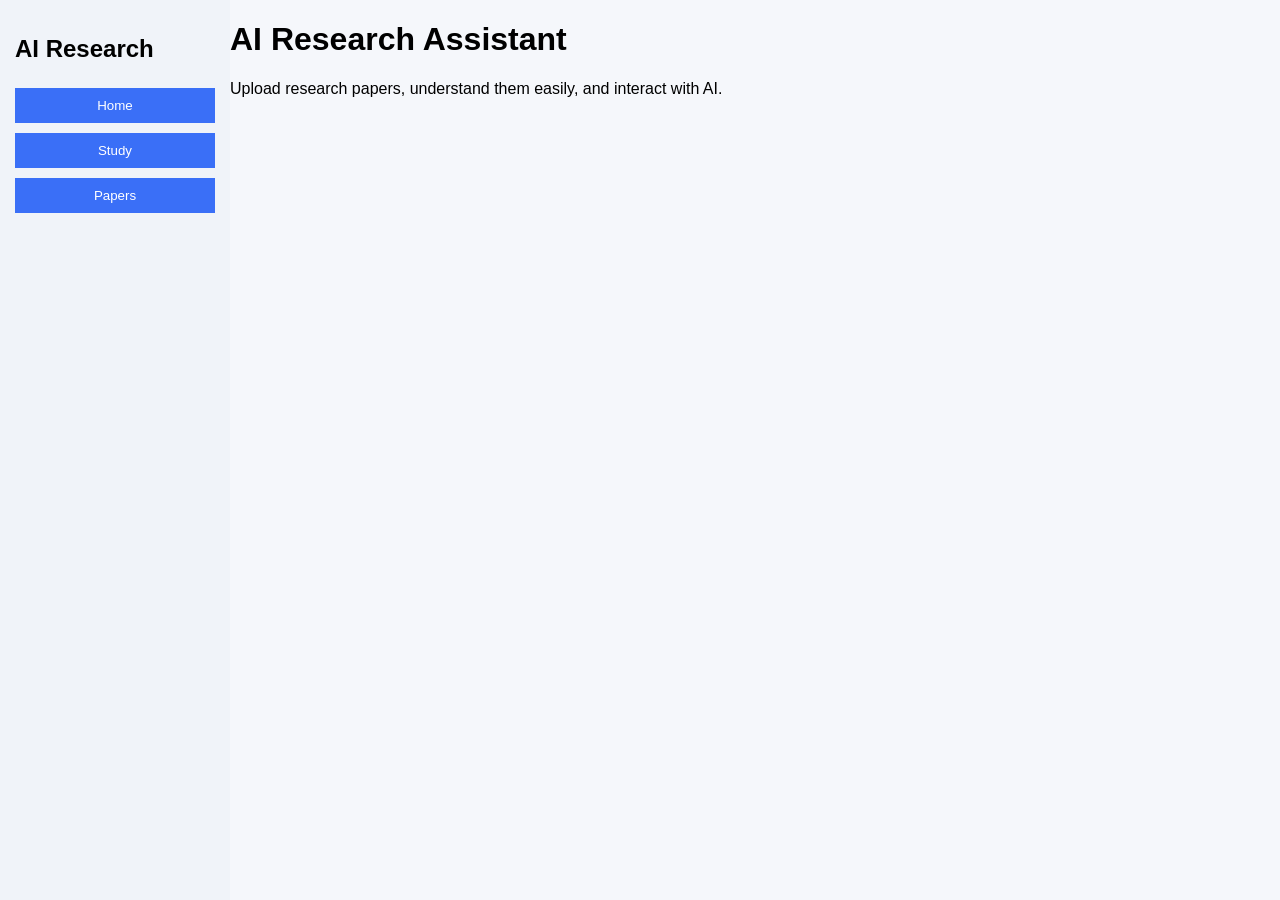
==== templates/index.html @ 6e095896 "Initial commit" ====
<!DOCTYPE html>
<html>
<head>
    <title>AI Research Assistant</title>
    <link rel="stylesheet" href="/static/style.css">
</head>
<body>

<div class="app">

    <div class="sidebar">
        <h2 class="logo">AI Research</h2>
        <a href="/"><button>Home</button></a>
        <a href="/study"><button>Study</button></a>
        <a href="/papers"><button>Papers</button></a>
    </div>

    <div class="main">
        <h1>AI Research Assistant</h1>

        <p class="desc">
            Upload research papers, understand them easily, and interact with AI.
        </p>
    </div>

</div>

</body>
</html>
---- static/style.css ----
body {
    margin: 0;
    font-family: Arial;
    background: #f5f7fb;
}

.app {
    display: flex;
    height: 100vh;
}

.sidebar {
    width: 200px;
    background: #f0f3f9;
    padding: 15px;
}

.sidebar button {
    width: 100%;
    margin: 5px 0;
    padding: 10px;
    border: none;
    background: #3a6ff7;
    color: white;
    cursor: pointer;
}

.split {
    display: flex;
    flex: 1;
}

.pdf-section {
    width: 50%;
    overflow-y: scroll;
    padding: 10px;
    border-right: 1px solid #ddd;
}

.chat-section {
    width: 50%;
    display: flex;
    flex-direction: column;
}

#chat-box {
    flex: 1;
    overflow-y: auto;
}

.user {
    text-align: right;
    background: #d1e7ff;
    padding: 8px;
    margin: 5px;
    border-radius: 10px;
}

.ai {
    text-align: left;
    background: #eee;
    padding: 8px;
    margin: 5px;
    border-radius: 10px;
}

.input-area {
    display: flex;
}

input {
    flex: 1;
    padding: 10px;
}

button {
    padding: 10px;
}
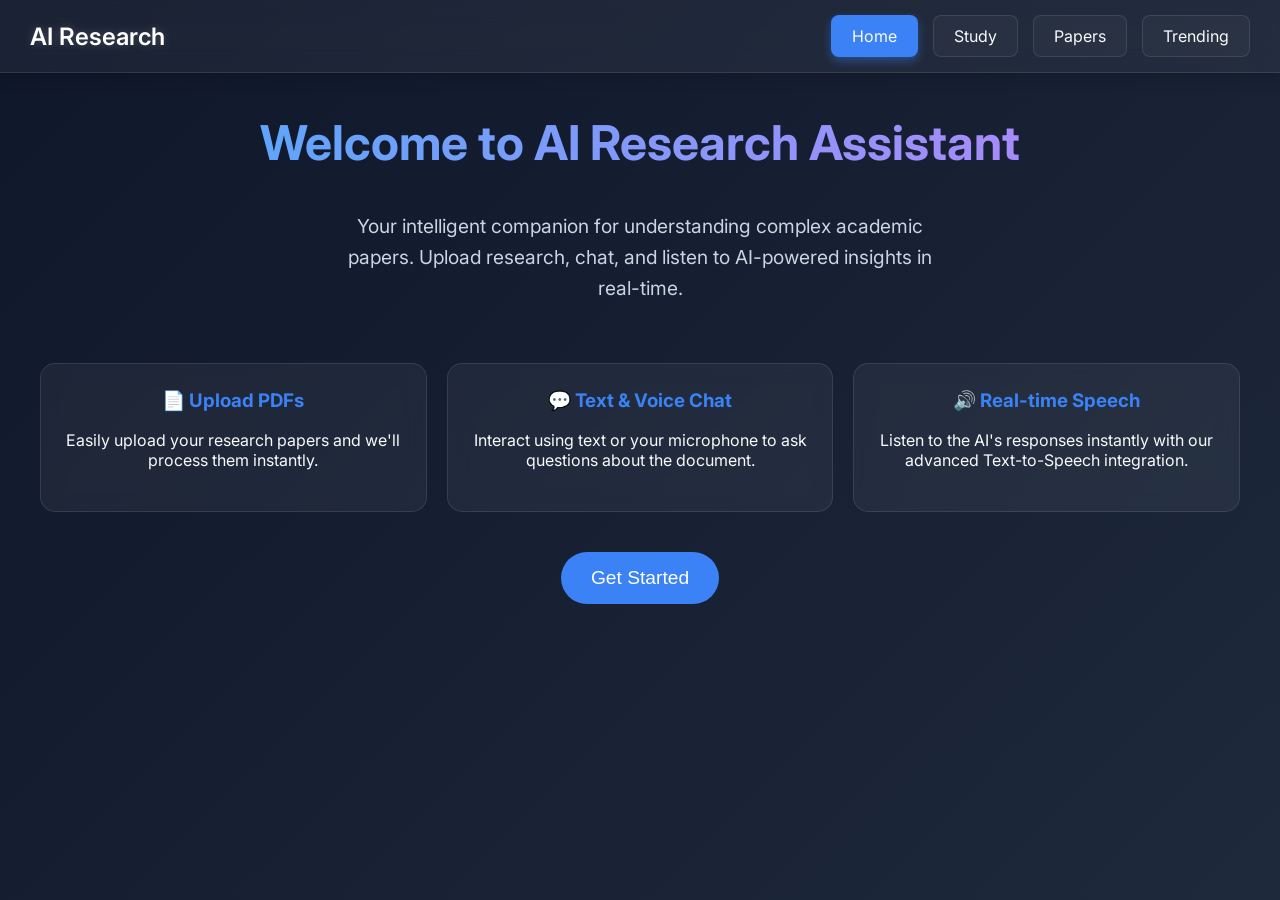
==== commit c9f3bfd1: "kmkfm" ====
--- a/templates/index.html
+++ b/templates/index.html
@@ -8,19 +8,39 @@
 
 <div class="app">
 
-    <div class="sidebar">
+    <div class="navbar">
         <h2 class="logo">AI Research</h2>
-        <a href="/"><button>Home</button></a>
-        <a href="/study"><button>Study</button></a>
-        <a href="/papers"><button>Papers</button></a>
+        <div class="nav-links">
+            <a href="/"><button class="active">Home</button></a>
+            <a href="/study"><button>Study</button></a>
+            <a href="/papers"><button>Papers</button></a>
+            <a href="/trending"><button>Trending</button></a>
+        </div>
     </div>
 
     <div class="main">
-        <h1>AI Research Assistant</h1>
+        <h1>Welcome to AI Research Assistant</h1>
+        
+        <p class="desc">
+            Your intelligent companion for understanding complex academic papers. Upload research, chat, and listen to AI-powered insights in real-time.
+        </p>
 
-        <p class="desc">
-            Upload research papers, understand them easily, and interact with AI.
-        </p>
+        <div class="features-grid">
+            <div class="feature-card">
+                <h3>📄 Upload PDFs</h3>
+                <p>Easily upload your research papers and we'll process them instantly.</p>
+            </div>
+            <div class="feature-card">
+                <h3>💬 Text & Voice Chat</h3>
+                <p>Interact using text or your microphone to ask questions about the document.</p>
+            </div>
+            <div class="feature-card">
+                <h3>🔊 Real-time Speech</h3>
+                <p>Listen to the AI's responses instantly with our advanced Text-to-Speech integration.</p>
+            </div>
+        </div>
+
+        <a href="/study" style="text-decoration:none;"><button class="primary-btn-large" style="margin-top:40px;">Get Started</button></a>
     </div>
 
 </div>
--- a/static/style.css
+++ b/static/style.css
@@ -1,78 +1,525 @@
+@import url('https://fonts.googleapis.com/css2?family=Inter:wght@300;400;600&display=swap');
+
+:root {
+    --bg-gradient: linear-gradient(135deg, #0f172a, #1e293b);
+    --glass-bg: rgba(255, 255, 255, 0.05);
+    --glass-border: rgba(255, 255, 255, 0.1);
+    --primary: #3b82f6;
+    --primary-hover: #2563eb;
+    --text-primary: #f8fafc;
+    --text-secondary: #cbd5e1;
+    --user-msg: linear-gradient(135deg, #3b82f6, #60a5fa);
+    --ai-msg: rgba(255, 255, 255, 0.1);
+}
+
+* {
+    box-sizing: border-box;
+}
+
 body {
     margin: 0;
-    font-family: Arial;
-    background: #f5f7fb;
+    font-family: 'Inter', sans-serif;
+    background: var(--bg-gradient);
+    color: var(--text-primary);
+    min-height: 100vh;
 }
 
 .app {
     display: flex;
+    flex-direction: column;
     height: 100vh;
-}
-
-.sidebar {
-    width: 200px;
-    background: #f0f3f9;
-    padding: 15px;
-}
-
-.sidebar button {
+    overflow: hidden;
+}
+
+/* Navbar Styling - Horizontal */
+.navbar {
     width: 100%;
-    margin: 5px 0;
-    padding: 10px;
-    border: none;
-    background: #3a6ff7;
-    color: white;
-    cursor: pointer;
-}
-
+    background: var(--glass-bg);
+    backdrop-filter: blur(12px);
+    -webkit-backdrop-filter: blur(12px);
+    padding: 15px 30px;
+    border-bottom: 1px solid var(--glass-border);
+    display: flex;
+    align-items: center;
+    justify-content: space-between;
+    box-shadow: 0 4px 15px rgba(0, 0, 0, 0.2);
+    z-index: 10;
+}
+
+.logo {
+    font-size: 1.5rem;
+    font-weight: 600;
+    color: #fff;
+    margin: 0;
+    text-shadow: 0 0 10px rgba(255, 255, 255, 0.2);
+}
+
+.nav-links {
+    display: flex;
+    gap: 15px;
+}
+
+.nav-links a {
+    text-decoration: none;
+}
+
+.nav-links button {
+    padding: 10px 20px;
+    border: 1px solid var(--glass-border);
+    background: rgba(255, 255, 255, 0.03);
+    color: var(--text-primary);
+    border-radius: 8px;
+    cursor: pointer;
+    font-family: 'Inter', sans-serif;
+    font-size: 1rem;
+    transition: all 0.3s ease;
+}
+
+.nav-links button:hover {
+    background: var(--primary);
+    transform: translateY(-2px);
+    box-shadow: 0 4px 10px rgba(59, 130, 246, 0.4);
+    border-color: transparent;
+}
+
+.nav-links button.active {
+    background: var(--primary);
+    box-shadow: 0 4px 10px rgba(59, 130, 246, 0.4);
+    border-color: transparent;
+}
+
+
+/* Main Context */
+.main {
+    flex: 1;
+    overflow-y: auto;
+    padding: 40px;
+    display: flex;
+    flex-direction: column;
+    align-items: center;
+    text-align: center;
+    animation: fadeIn 1s ease-out;
+}
+
+.main h1 {
+    font-size: 3rem;
+    margin: 0;
+    margin-bottom: 20px;
+    background: linear-gradient(to right, #60a5fa, #a78bfa);
+    -webkit-background-clip: text;
+    -webkit-text-fill-color: transparent;
+}
+
+.main .desc {
+    font-size: 1.2rem;
+    color: var(--text-secondary);
+    max-width: 600px;
+    line-height: 1.6;
+}
+
+/* Split Section (Study View) */
 .split {
     display: flex;
     flex: 1;
+    width: 100%;
 }
 
 .pdf-section {
     width: 50%;
-    overflow-y: scroll;
+    padding: 20px;
+    border-right: 1px solid var(--glass-border);
+    background: var(--glass-bg);
+    overflow-y: auto;
+    display: flex;
+    flex-direction: column;
+}
+
+.pdf-section h3 {
+    margin-top: 0;
+}
+
+#pdf-container {
+    display: flex;
+    flex-direction: column;
+    align-items: center;
+    gap: 15px;
+    margin-top: 20px;
+}
+
+#pdf-container canvas {
+    box-shadow: 0 10px 25px rgba(0, 0, 0, 0.5);
+    border-radius: 8px;
+    max-width: 100%;
+}
+
+/* File Upload Controls */
+input[type="file"] {
+    background: rgba(255,255,255,0.05);
     padding: 10px;
-    border-right: 1px solid #ddd;
-}
-
+    border-radius: 8px;
+    border: 1px solid var(--glass-border);
+    color: var(--text-secondary);
+    margin-bottom: 10px;
+    width: 100%;
+}
+
+.pdf-section button {
+    background: var(--primary);
+    color: white;
+    border: none;
+    padding: 12px;
+    border-radius: 8px;
+    font-weight: 600;
+    cursor: pointer;
+    transition: all 0.3s ease;
+}
+
+.pdf-section button:hover {
+    background: var(--primary-hover);
+    box-shadow: 0 4px 15px rgba(59, 130, 246, 0.4);
+}
+
+.pdf-section hr {
+    border: none;
+    height: 1px;
+    background: var(--glass-border);
+    margin: 20px 0;
+}
+
+/* Chat Section */
 .chat-section {
     width: 50%;
     display: flex;
     flex-direction: column;
+    background: rgba(0, 0, 0, 0.2);
+    position: relative;
 }
 
 #chat-box {
     flex: 1;
+    padding: 20px;
     overflow-y: auto;
+    display: flex;
+    flex-direction: column;
+    gap: 15px;
+    scroll-behavior: smooth;
+}
+
+#chat-box::-webkit-scrollbar, .pdf-section::-webkit-scrollbar, .main::-webkit-scrollbar {
+    width: 8px;
+}
+
+#chat-box::-webkit-scrollbar-thumb, .pdf-section::-webkit-scrollbar-thumb, .main::-webkit-scrollbar-thumb {
+    background: var(--glass-border);
+    border-radius: 4px;
+}
+
+/* Chat Messages */
+.message {
+    max-width: 75%;
+    padding: 14px 18px;
+    border-radius: 20px;
+    font-size: 0.95rem;
+    line-height: 1.5;
+    animation: fadeInUp 0.4s ease forwards;
+    opacity: 0;
+    transform: translateY(20px);
 }
 
 .user {
-    text-align: right;
-    background: #d1e7ff;
-    padding: 8px;
-    margin: 5px;
-    border-radius: 10px;
+    align-self: flex-end;
+    background: var(--user-msg);
+    color: white;
+    border-bottom-right-radius: 5px;
+    box-shadow: 0 5px 15px rgba(59, 130, 246, 0.3);
 }
 
 .ai {
+    align-self: flex-start;
+    background: var(--ai-msg);
+    border: 1px solid var(--glass-border);
+    color: var(--text-primary);
+    border-bottom-left-radius: 5px;
+    box-shadow: 0 5px 15px rgba(0, 0, 0, 0.2);
+    backdrop-filter: blur(5px);
+}
+
+/* Input Area */
+.input-area {
+    display: flex;
+    padding: 20px;
+    background: var(--glass-bg);
+    border-top: 1px solid var(--glass-border);
+    backdrop-filter: blur(10px);
+    gap: 12px;
+}
+
+.input-area input {
+    flex: 1;
+    padding: 15px;
+    border-radius: 30px;
+    border: 1px solid var(--glass-border);
+    background: rgba(0, 0, 0, 0.3);
+    color: white;
+    font-size: 1rem;
+    transition: border-color 0.3s, box-shadow 0.3s;
+    outline: none;
+}
+
+.input-area input:focus {
+    border-color: var(--primary);
+    box-shadow: 0 0 10px rgba(59, 130, 246, 0.3);
+}
+
+.input-area button {
+    background: var(--primary);
+    color: white;
+    border: none;
+    border-radius: 50%;
+    width: 50px;
+    height: 50px;
+    display: flex;
+    align-items: center;
+    justify-content: center;
+    cursor: pointer;
+    font-size: 1.2rem;
+    transition: all 0.3s ease;
+}
+
+.input-area button:hover {
+    background: var(--primary-hover);
+    transform: scale(1.05);
+    box-shadow: 0 0 15px rgba(59, 130, 246, 0.5);
+}
+
+/* Mic Button Recording State */
+#micBtn {
+    background: rgba(255, 255, 255, 0.1);
+    border: 1px solid var(--glass-border);
+}
+
+#micBtn:hover {
+    background: rgba(255, 255, 255, 0.2);
+}
+
+#micBtn.recording {
+    background: #ef4444; /* Stop Red */
+    border-color: #ef4444;
+    animation: pulse 1.5s infinite;
+    box-shadow: 0 0 15px rgba(239, 68, 68, 0.6);
+}
+
+/* Animations */
+@keyframes fadeInUp {
+    to {
+        opacity: 1;
+        transform: translateY(0);
+    }
+}
+
+@keyframes fadeIn {
+    from {
+        opacity: 0;
+    }
+    to {
+        opacity: 1;
+    }
+}
+
+@keyframes pulse {
+    0% { transform: scale(1); box-shadow: 0 0 0 0 rgba(239, 68, 68, 0.7); }
+    70% { transform: scale(1.1); box-shadow: 0 0 0 15px rgba(239, 68, 68, 0); }
+    100% { transform: scale(1); box-shadow: 0 0 0 0 rgba(239, 68, 68, 0); }
+}
+
+/* Feature Cards */
+.features-grid {
+    display: flex;
+    gap: 20px;
+    margin-top: 40px;
+}
+.feature-card {
+    background: var(--glass-bg);
+    border: 1px solid var(--glass-border);
+    backdrop-filter: blur(10px);
+    padding: 25px;
+    border-radius: 15px;
+    flex: 1;
+    transition: transform 0.3s ease, box-shadow 0.3s ease;
+}
+.feature-card h3 {
+    margin-top: 0;
+    color: var(--primary);
+}
+.feature-card:hover {
+    transform: translateY(-5px);
+    box-shadow: 0 10px 20px rgba(0,0,0,0.3);
+}
+.primary-btn-large {
+    background: var(--primary);
+    color: white;
+    padding: 15px 30px;
+    font-size: 1.2rem;
+    border: none;
+    border-radius: 30px;
+    cursor: pointer;
+    transition: all 0.3s ease;
+}
+.primary-btn-large:hover {
+    background: var(--primary-hover);
+    box-shadow: 0 4px 15px rgba(59, 130, 246, 0.4);
+}
+
+/* Dashboard left align overrides */
+.dashboard {
+    align-items: flex-start;
     text-align: left;
-    background: #eee;
-    padding: 8px;
-    margin: 5px;
-    border-radius: 10px;
-}
-
-.input-area {
-    display: flex;
-}
-
-input {
-    flex: 1;
+}
+.dashboard h1, .dashboard p {
+    text-align: left;
+    margin-left: 0;
+}
+.papers-grid {
+    display: grid;
+    grid-template-columns: repeat(auto-fill, minmax(200px, 1fr));
+    gap: 20px;
+    width: 100%;
+    margin-top: 30px;
+}
+.paper-card {
+    background: var(--glass-bg);
+    border: 1px solid var(--glass-border);
+    padding: 20px;
+    border-radius: 12px;
+    display: flex;
+    flex-direction: column;
+    align-items: center;
+    text-align: center;
+    transition: transform 0.3s ease, box-shadow 0.3s ease;
+}
+.paper-card:hover {
+    transform: translateY(-5px);
+    box-shadow: 0 8px 20px rgba(0,0,0,0.3);
+    border-color: var(--primary);
+}
+.paper-card .icon {
+    font-size: 3rem;
+    margin-bottom: 15px;
+}
+.paper-card .title {
+    font-weight: 600;
+    font-size: 0.9rem;
+    word-break: break-all;
+    margin-bottom: 15px;
+}
+.paper-card button {
+    background: rgba(255,255,255,0.1);
+    border: 1px solid var(--glass-border);
+    color: white;
+    padding: 8px 15px;
+    border-radius: 5px;
+    cursor: pointer;
+    transition: background 0.3s;
+}
+.paper-card button:hover {
+    background: var(--primary);
+}
+
+/* Trending Pages */
+.category-tabs {
+    display: flex;
+    gap: 10px;
+    margin-top: 20px;
+    margin-bottom: 30px;
+    flex-wrap: wrap;
+}
+.cat-btn {
+    background: rgba(255, 255, 255, 0.05);
+    border: 1px solid var(--glass-border);
+    color: var(--text-secondary);
+    padding: 10px 20px;
+    border-radius: 30px;
+    cursor: pointer;
+    font-size: 0.95rem;
+    transition: all 0.3s ease;
+}
+.cat-btn:hover {
+    background: rgba(255, 255, 255, 0.1);
+}
+.cat-btn.active {
+    background: var(--primary);
+    color: white;
+    border-color: transparent;
+    box-shadow: 0 4px 15px rgba(59, 130, 246, 0.4);
+}
+
+.trending-slider {
+    display: flex;
+    gap: 20px;
+    width: 100%;
+    overflow-x: auto;
+    padding-bottom: 20px;
+    scroll-snap-type: x mandatory;
+    scroll-behavior: smooth;
+}
+.trending-slider::-webkit-scrollbar {
+    height: 8px;
+}
+.trending-slider::-webkit-scrollbar-thumb {
+    background: var(--glass-border);
+    border-radius: 4px;
+}
+
+.trending-card {
+    background: var(--glass-bg);
+    border: 1px solid var(--glass-border);
+    backdrop-filter: blur(10px);
+    border-radius: 15px;
+    padding: 25px;
+    min-width: 300px;
+    max-width: 350px;
+    flex: 0 0 auto;
+    scroll-snap-align: start;
+    display: flex;
+    flex-direction: column;
+    justify-content: space-between;
+    transition: transform 0.3s ease, box-shadow 0.3s ease;
+}
+.trending-card:hover {
+    transform: translateY(-5px);
+    box-shadow: 0 10px 20px rgba(0,0,0,0.3);
+    border-color: var(--primary);
+}
+.trending-card h3 {
+    font-size: 1.1rem;
+    color: white;
+    margin-top: 0;
+    margin-bottom: 10px;
+}
+.trending-card .authors {
+    font-size: 0.85rem;
+    color: var(--text-secondary);
+    margin-bottom: 15px;
+    line-height: 1.4;
+}
+.trending-card .meta {
+    display: flex;
+    justify-content: space-between;
+    font-size: 0.85rem;
+    font-weight: 600;
+    margin-bottom: 20px;
+    color: #a78bfa;
+}
+.trending-card a button {
+    width: 100%;
+    background: rgba(255, 255, 255, 0.1);
+    color: white;
+    border: 1px solid var(--glass-border);
     padding: 10px;
-}
-
-button {
-    padding: 10px;
+    border-radius: 8px;
+    cursor: pointer;
+    transition: background 0.3s;
+}
+.trending-card a button:hover {
+    background: var(--primary);
 }
